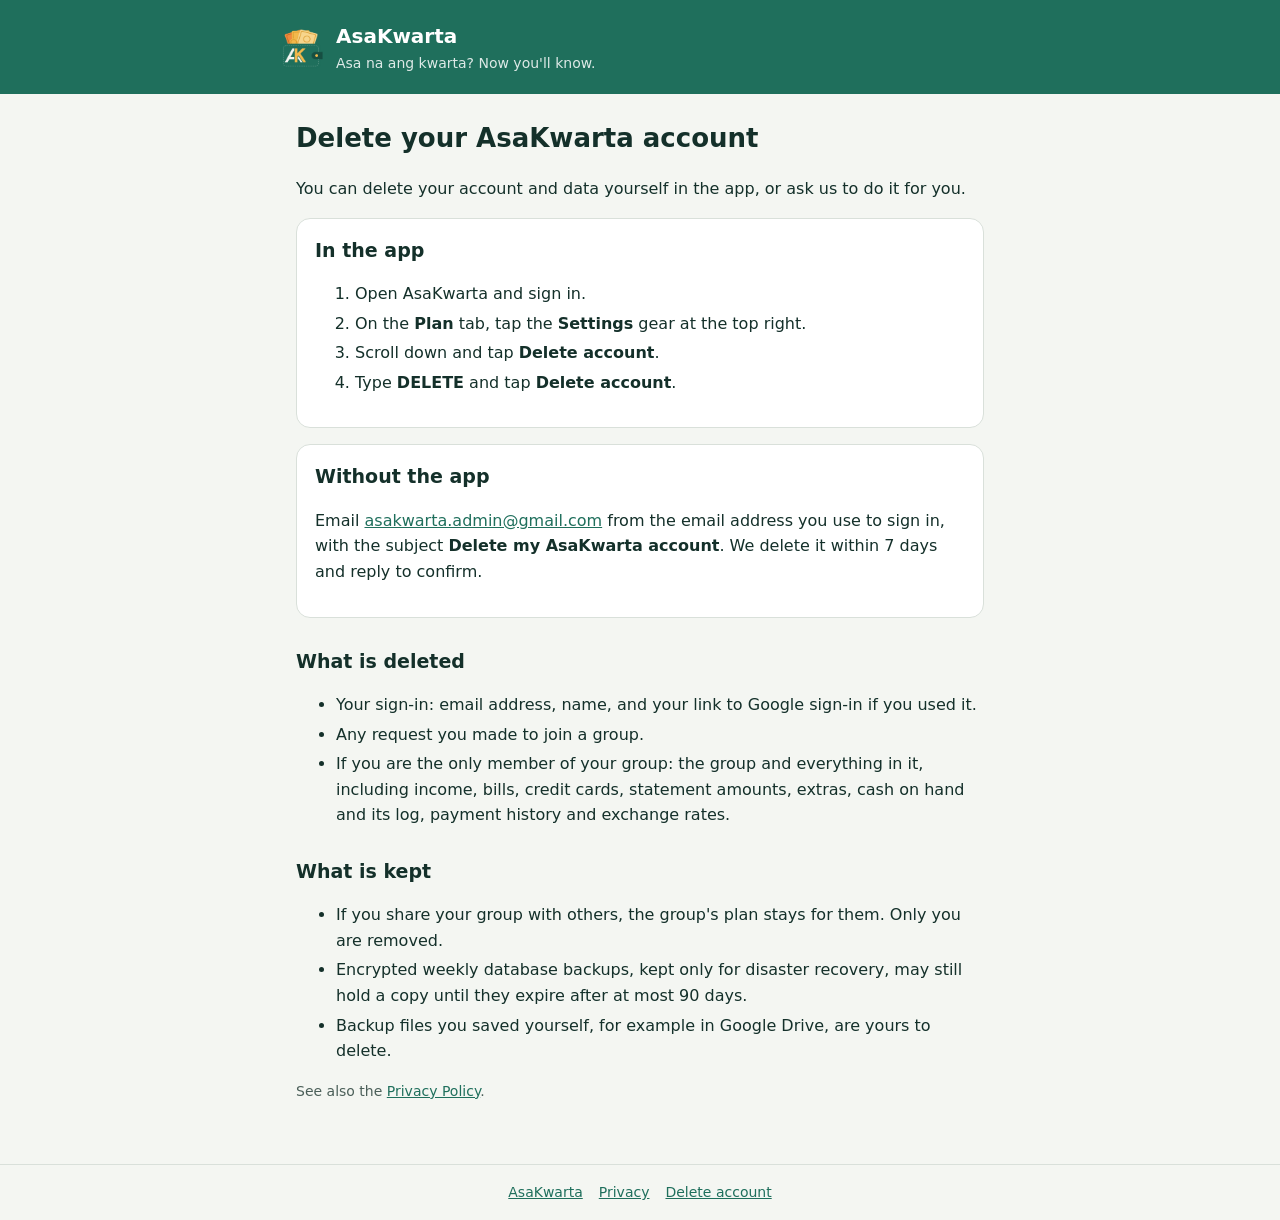
==== delete-account.html @ b28710f4 "Add files via upload" ====
<!doctype html>
<html lang="en">
<head>
<meta charset="utf-8">
<meta name="viewport" content="width=device-width, initial-scale=1">
<title>Delete AsaKwarta Account</title>
<link rel="icon" href="logo.png">
<link rel="stylesheet" href="style.css">
</head>
<body>
<header><div class="wrap"><img src="logo.png" alt=""><div><b>AsaKwarta</b><span>Asa na ang kwarta? Now you'll know.</span></div></div></header>
<main class="wrap">
<h1>Delete your AsaKwarta account</h1>
<p>You can delete your account and data yourself in the app, or ask us to do it for you.</p>

<div class="card">
<h2 style="margin-top:0">In the app</h2>
<ol>
<li>Open AsaKwarta and sign in.</li>
<li>On the <b>Plan</b> tab, tap the <b>Settings</b> gear at the top right.</li>
<li>Scroll down and tap <b>Delete account</b>.</li>
<li>Type <b>DELETE</b> and tap <b>Delete account</b>.</li>
</ol>
</div>

<div class="card">
<h2 style="margin-top:0">Without the app</h2>
<p>Email <a href="mailto:asakwarta.admin@gmail.com?subject=Delete%20my%20AsaKwarta%20account">asakwarta.admin@gmail.com</a> from the email address you use to sign in, with the subject <b>Delete my AsaKwarta account</b>. We delete it within 7 days and reply to confirm.</p>
</div>

<h2>What is deleted</h2>
<ul>
<li>Your sign-in: email address, name, and your link to Google sign-in if you used it.</li>
<li>Any request you made to join a group.</li>
<li>If you are the only member of your group: the group and everything in it, including income, bills, credit cards, statement amounts, extras, cash on hand and its log, payment history and exchange rates.</li>
</ul>

<h2>What is kept</h2>
<ul>
<li>If you share your group with others, the group's plan stays for them. Only you are removed.</li>
<li>Encrypted weekly database backups, kept only for disaster recovery, may still hold a copy until they expire after at most 90 days.</li>
<li>Backup files you saved yourself, for example in Google Drive, are yours to delete.</li>
</ul>

<p class="muted">See also the <a href="privacy.html">Privacy Policy</a>.</p>
</main>
<footer><a href="index.html">AsaKwarta</a><a href="privacy.html">Privacy</a><a href="delete-account.html">Delete account</a></footer>
</body>
</html>
---- style.css ----
:root{--bg:#F4F6F2;--fg:#14302A;--muted:#4b5f59;--accent:#1F6F5C;--gold:#F2B84B;--card:#fff;--line:#d9e0da}
@media (prefers-color-scheme:dark){:root{--bg:#0f201c;--fg:#e8efe9;--muted:#a9bbb4;--accent:#5fc2a6;--card:#14302A;--line:#2a4a42}}
*{box-sizing:border-box}
body{margin:0;background:var(--bg);color:var(--fg);font:16px/1.6 system-ui,-apple-system,"Segoe UI",Roboto,sans-serif}
header{background:#1F6F5C;color:#fff;padding:20px 16px}
header .wrap{display:flex;align-items:center;gap:12px}
header img{width:44px;height:44px;border-radius:10px}
header b{font-size:20px}
header span{display:block;font-size:14px;opacity:.85}
.wrap{max-width:720px;margin:0 auto}
main{padding:24px 16px 48px}
h1{font-size:26px;margin:0 0 4px}
h2{font-size:19px;margin:28px 0 8px}
p,li{color:var(--fg)}
.muted{color:var(--muted);font-size:14px}
a{color:var(--accent)}
.card{background:var(--card);border:1px solid var(--line);border-radius:14px;padding:16px 18px;margin:16px 0}
ol li,ul li{margin:4px 0}
footer{border-top:1px solid var(--line);padding:16px;text-align:center;font-size:14px;color:var(--muted)}
footer a{margin:0 8px}
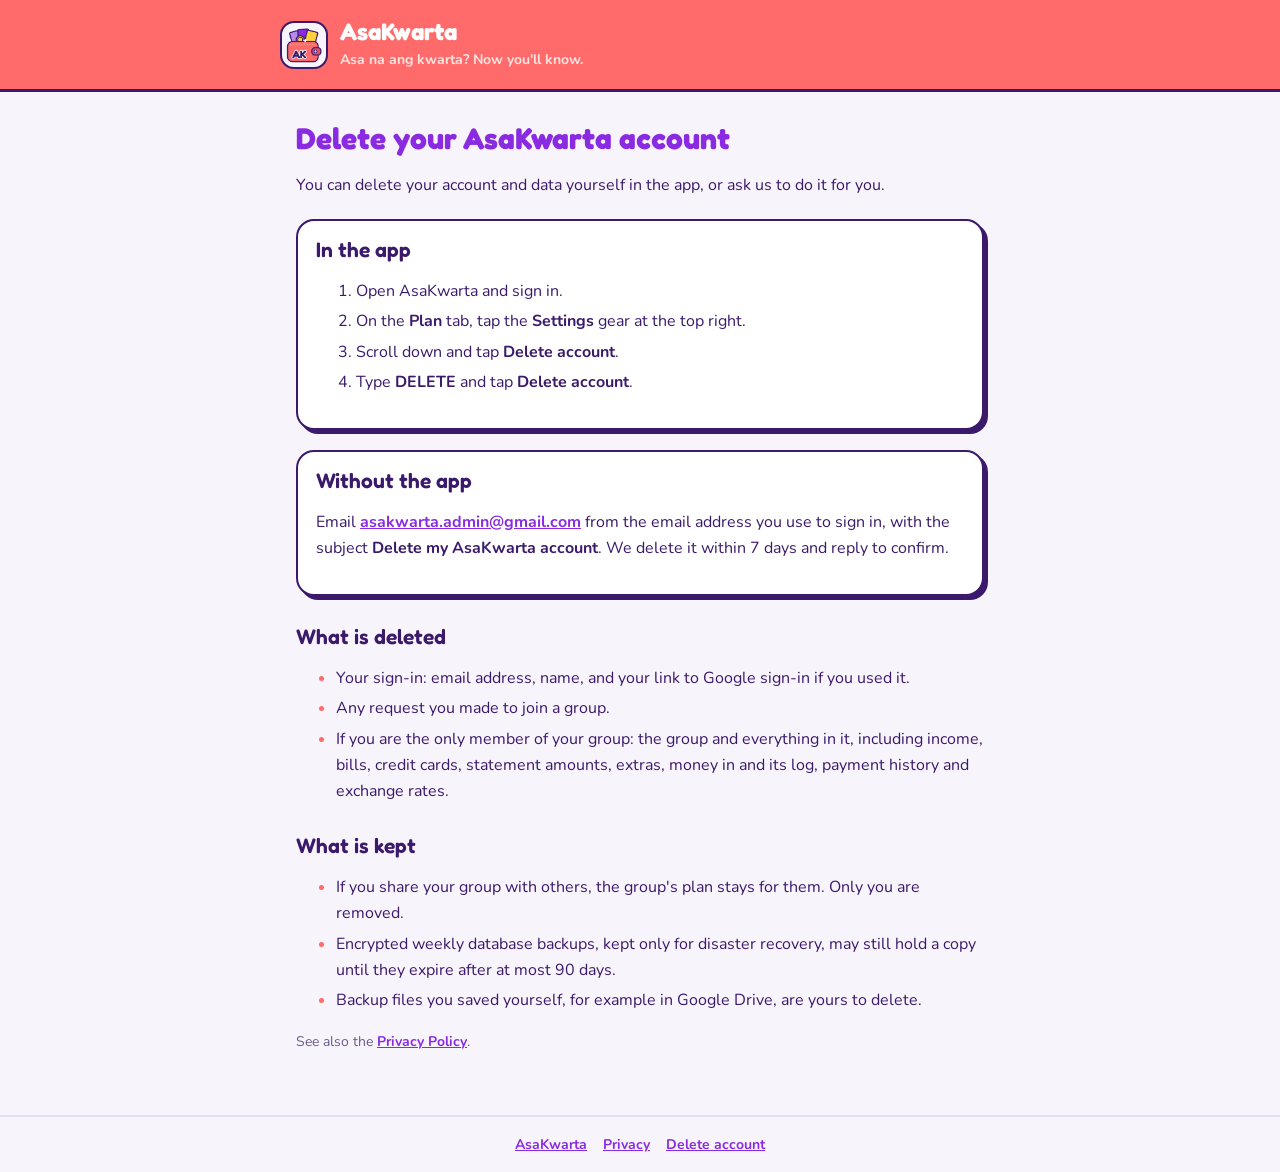
==== commit 1873bc44: "Add files via upload" ====
--- a/delete-account.html
+++ b/delete-account.html
@@ -1,49 +1,52 @@
-<!doctype html>
-<html lang="en">
-<head>
-<meta charset="utf-8">
-<meta name="viewport" content="width=device-width, initial-scale=1">
-<title>Delete AsaKwarta Account</title>
-<link rel="icon" href="logo.png">
-<link rel="stylesheet" href="style.css">
-</head>
-<body>
-<header><div class="wrap"><img src="logo.png" alt=""><div><b>AsaKwarta</b><span>Asa na ang kwarta? Now you'll know.</span></div></div></header>
-<main class="wrap">
-<h1>Delete your AsaKwarta account</h1>
-<p>You can delete your account and data yourself in the app, or ask us to do it for you.</p>
-
-<div class="card">
-<h2 style="margin-top:0">In the app</h2>
-<ol>
-<li>Open AsaKwarta and sign in.</li>
-<li>On the <b>Plan</b> tab, tap the <b>Settings</b> gear at the top right.</li>
-<li>Scroll down and tap <b>Delete account</b>.</li>
-<li>Type <b>DELETE</b> and tap <b>Delete account</b>.</li>
-</ol>
-</div>
-
-<div class="card">
-<h2 style="margin-top:0">Without the app</h2>
-<p>Email <a href="mailto:asakwarta.admin@gmail.com?subject=Delete%20my%20AsaKwarta%20account">asakwarta.admin@gmail.com</a> from the email address you use to sign in, with the subject <b>Delete my AsaKwarta account</b>. We delete it within 7 days and reply to confirm.</p>
-</div>
-
-<h2>What is deleted</h2>
-<ul>
-<li>Your sign-in: email address, name, and your link to Google sign-in if you used it.</li>
-<li>Any request you made to join a group.</li>
-<li>If you are the only member of your group: the group and everything in it, including income, bills, credit cards, statement amounts, extras, cash on hand and its log, payment history and exchange rates.</li>
-</ul>
-
-<h2>What is kept</h2>
-<ul>
-<li>If you share your group with others, the group's plan stays for them. Only you are removed.</li>
-<li>Encrypted weekly database backups, kept only for disaster recovery, may still hold a copy until they expire after at most 90 days.</li>
-<li>Backup files you saved yourself, for example in Google Drive, are yours to delete.</li>
-</ul>
-
-<p class="muted">See also the <a href="privacy.html">Privacy Policy</a>.</p>
-</main>
-<footer><a href="index.html">AsaKwarta</a><a href="privacy.html">Privacy</a><a href="delete-account.html">Delete account</a></footer>
-</body>
-</html>
+<!doctype html>
+<html lang="en">
+<head>
+<meta charset="utf-8">
+<meta name="viewport" content="width=device-width, initial-scale=1">
+<title>Delete AsaKwarta Account</title>
+<link rel="icon" href="logo.png">
+<link rel="preconnect" href="https://fonts.googleapis.com">
+<link rel="preconnect" href="https://fonts.gstatic.com" crossorigin>
+<link rel="stylesheet" href="https://fonts.googleapis.com/css2?family=Fredoka:wght@600;700&family=Nunito:wght@400;700&display=swap">
+<link rel="stylesheet" href="style.css">
+</head>
+<body>
+<header><div class="wrap"><img src="logo.png" alt=""><div><b>AsaKwarta</b><span>Asa na ang kwarta? Now you'll know.</span></div></div></header>
+<main class="wrap">
+<h1>Delete your AsaKwarta account</h1>
+<p>You can delete your account and data yourself in the app, or ask us to do it for you.</p>
+
+<div class="card">
+<h2 style="margin-top:0">In the app</h2>
+<ol>
+<li>Open AsaKwarta and sign in.</li>
+<li>On the <b>Plan</b> tab, tap the <b>Settings</b> gear at the top right.</li>
+<li>Scroll down and tap <b>Delete account</b>.</li>
+<li>Type <b>DELETE</b> and tap <b>Delete account</b>.</li>
+</ol>
+</div>
+
+<div class="card">
+<h2 style="margin-top:0">Without the app</h2>
+<p>Email <a href="mailto:asakwarta.admin@gmail.com?subject=Delete%20my%20AsaKwarta%20account">asakwarta.admin@gmail.com</a> from the email address you use to sign in, with the subject <b>Delete my AsaKwarta account</b>. We delete it within 7 days and reply to confirm.</p>
+</div>
+
+<h2>What is deleted</h2>
+<ul>
+<li>Your sign-in: email address, name, and your link to Google sign-in if you used it.</li>
+<li>Any request you made to join a group.</li>
+<li>If you are the only member of your group: the group and everything in it, including income, bills, credit cards, statement amounts, extras, money in and its log, payment history and exchange rates.</li>
+</ul>
+
+<h2>What is kept</h2>
+<ul>
+<li>If you share your group with others, the group's plan stays for them. Only you are removed.</li>
+<li>Encrypted weekly database backups, kept only for disaster recovery, may still hold a copy until they expire after at most 90 days.</li>
+<li>Backup files you saved yourself, for example in Google Drive, are yours to delete.</li>
+</ul>
+
+<p class="muted">See also the <a href="privacy.html">Privacy Policy</a>.</p>
+</main>
+<footer><a href="index.html">AsaKwarta</a><a href="privacy.html">Privacy</a><a href="delete-account.html">Delete account</a></footer>
+</body>
+</html>
--- a/style.css
+++ b/style.css
@@ -1,20 +1,22 @@
-:root{--bg:#F4F6F2;--fg:#14302A;--muted:#4b5f59;--accent:#1F6F5C;--gold:#F2B84B;--card:#fff;--line:#d9e0da}
-@media (prefers-color-scheme:dark){:root{--bg:#0f201c;--fg:#e8efe9;--muted:#a9bbb4;--accent:#5fc2a6;--card:#14302A;--line:#2a4a42}}
-*{box-sizing:border-box}
-body{margin:0;background:var(--bg);color:var(--fg);font:16px/1.6 system-ui,-apple-system,"Segoe UI",Roboto,sans-serif}
-header{background:#1F6F5C;color:#fff;padding:20px 16px}
-header .wrap{display:flex;align-items:center;gap:12px}
-header img{width:44px;height:44px;border-radius:10px}
-header b{font-size:20px}
-header span{display:block;font-size:14px;opacity:.85}
-.wrap{max-width:720px;margin:0 auto}
-main{padding:24px 16px 48px}
-h1{font-size:26px;margin:0 0 4px}
-h2{font-size:19px;margin:28px 0 8px}
-p,li{color:var(--fg)}
-.muted{color:var(--muted);font-size:14px}
-a{color:var(--accent)}
-.card{background:var(--card);border:1px solid var(--line);border-radius:14px;padding:16px 18px;margin:16px 0}
-ol li,ul li{margin:4px 0}
-footer{border-top:1px solid var(--line);padding:16px;text-align:center;font-size:14px;color:var(--muted)}
-footer a{margin:0 8px}
+:root{--bg:#F8F4FC;--fg:#3B1A6B;--muted:#6A5A8A;--accent:#8A2BE2;--coral:#FF6B6B;--card:#fff;--line:#3B1A6B;--soft:#E6DCF3;--shadow:#3B1A6B}
+@media (prefers-color-scheme:dark){:root{--bg:#150F24;--fg:#F3ECFB;--muted:#B9A9D6;--accent:#CDA8FF;--card:#211838;--line:#5C4691;--soft:#2E2350;--shadow:#07040F}}
+*{box-sizing:border-box}
+body{margin:0;background:var(--bg);color:var(--fg);font:16px/1.65 Nunito,system-ui,-apple-system,"Segoe UI",Roboto,sans-serif}
+h1,h2,header b{font-family:Fredoka,"Arial Rounded MT Bold",system-ui,sans-serif;line-height:1.2}
+header{background:#FF6B6B;color:#fff;padding:18px 16px;border-bottom:3px solid #3B1A6B}
+header .wrap{display:flex;align-items:center;gap:12px}
+header img{width:48px;height:48px;background:#F8F4FC;border:2px solid #3B1A6B;border-radius:14px;padding:4px}
+header b{font-size:24px;font-weight:700}
+header span{display:block;font-size:14px;font-weight:700;color:#FFE3E0}
+.wrap{max-width:720px;margin:0 auto}
+main{padding:28px 16px 48px}
+h1{font-size:30px;font-weight:700;margin:0 0 6px;color:var(--accent)}
+h2{font-size:21px;font-weight:600;margin:28px 0 8px}
+p,li{color:var(--fg)}
+.muted{color:var(--muted);font-size:14px}
+a{color:var(--accent);font-weight:700}
+.card{background:var(--card);border:2px solid var(--line);border-radius:18px;box-shadow:4px 4px 0 var(--shadow);padding:16px 18px;margin:20px 0}
+ol li,ul li{margin:4px 0}
+ul li::marker{color:var(--coral)}
+footer{border-top:2px solid var(--soft);padding:16px;text-align:center;font-size:14px;color:var(--muted)}
+footer a{margin:0 8px}
